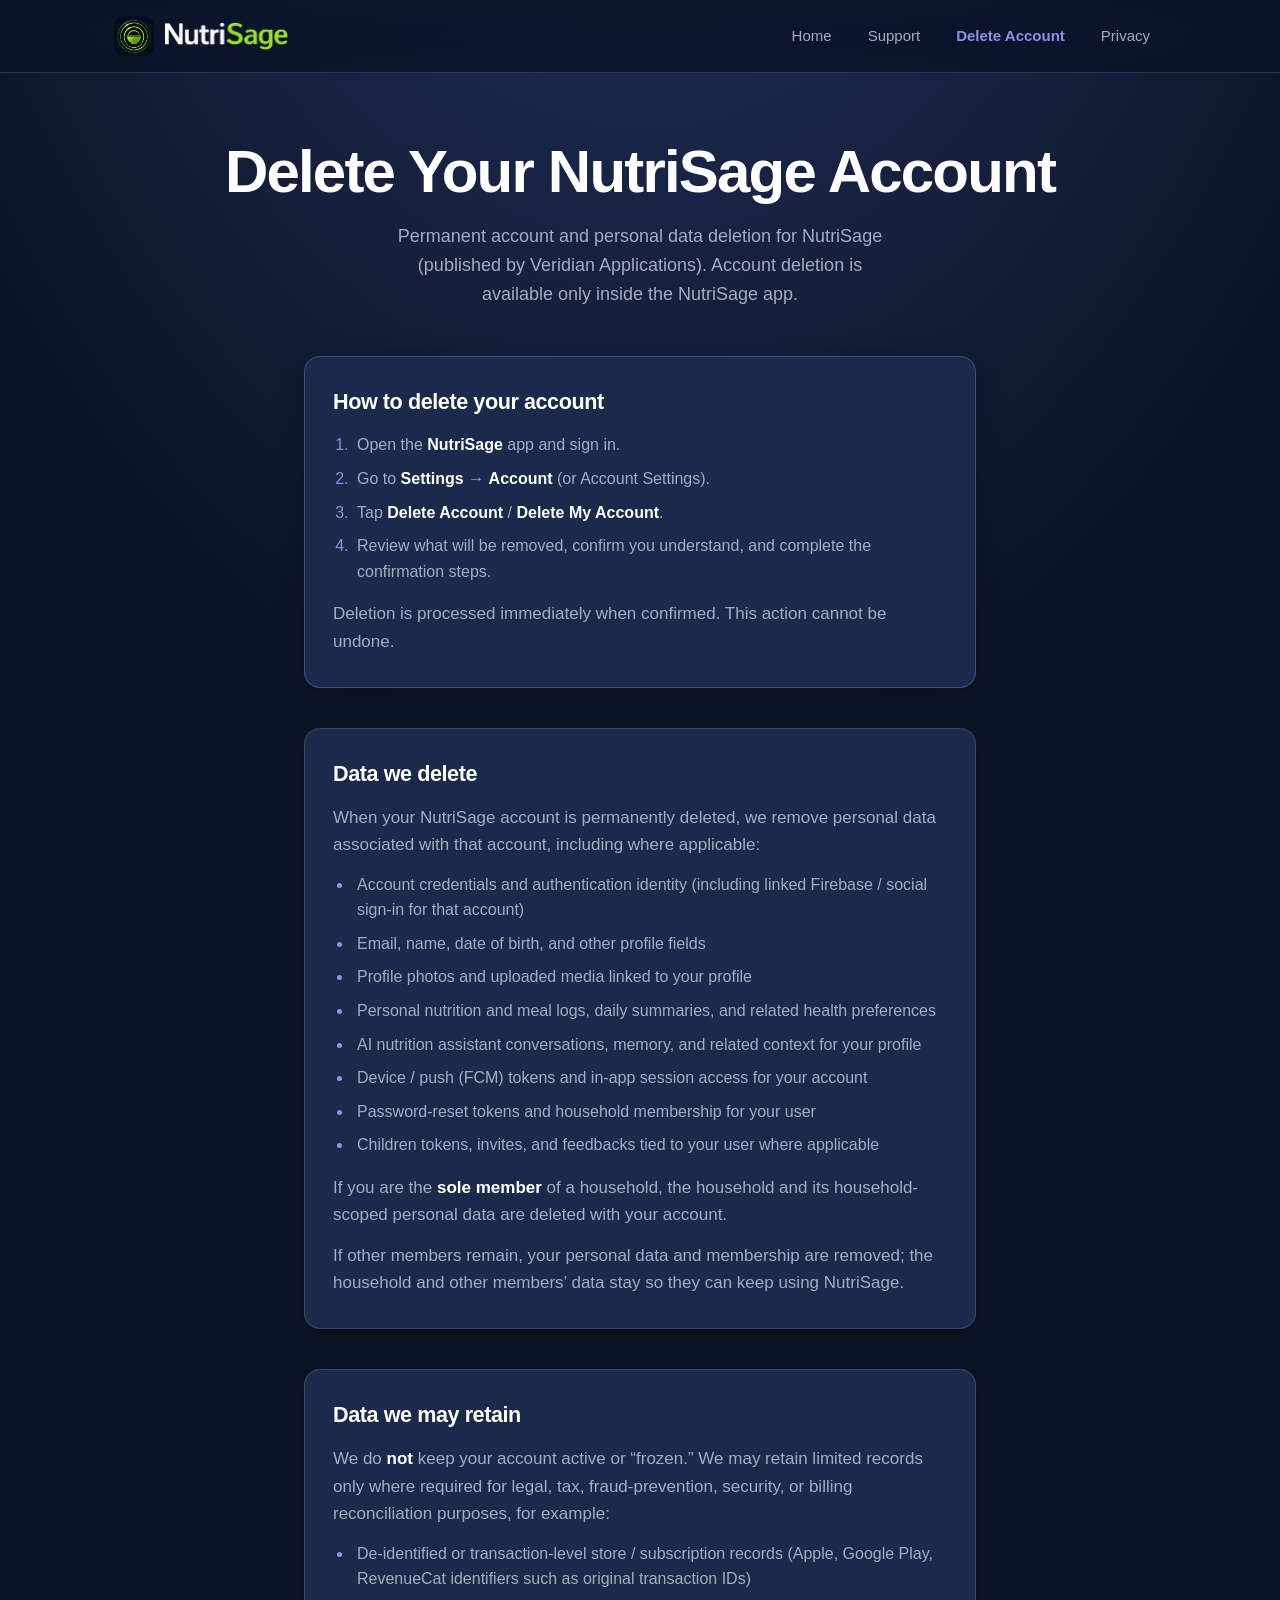
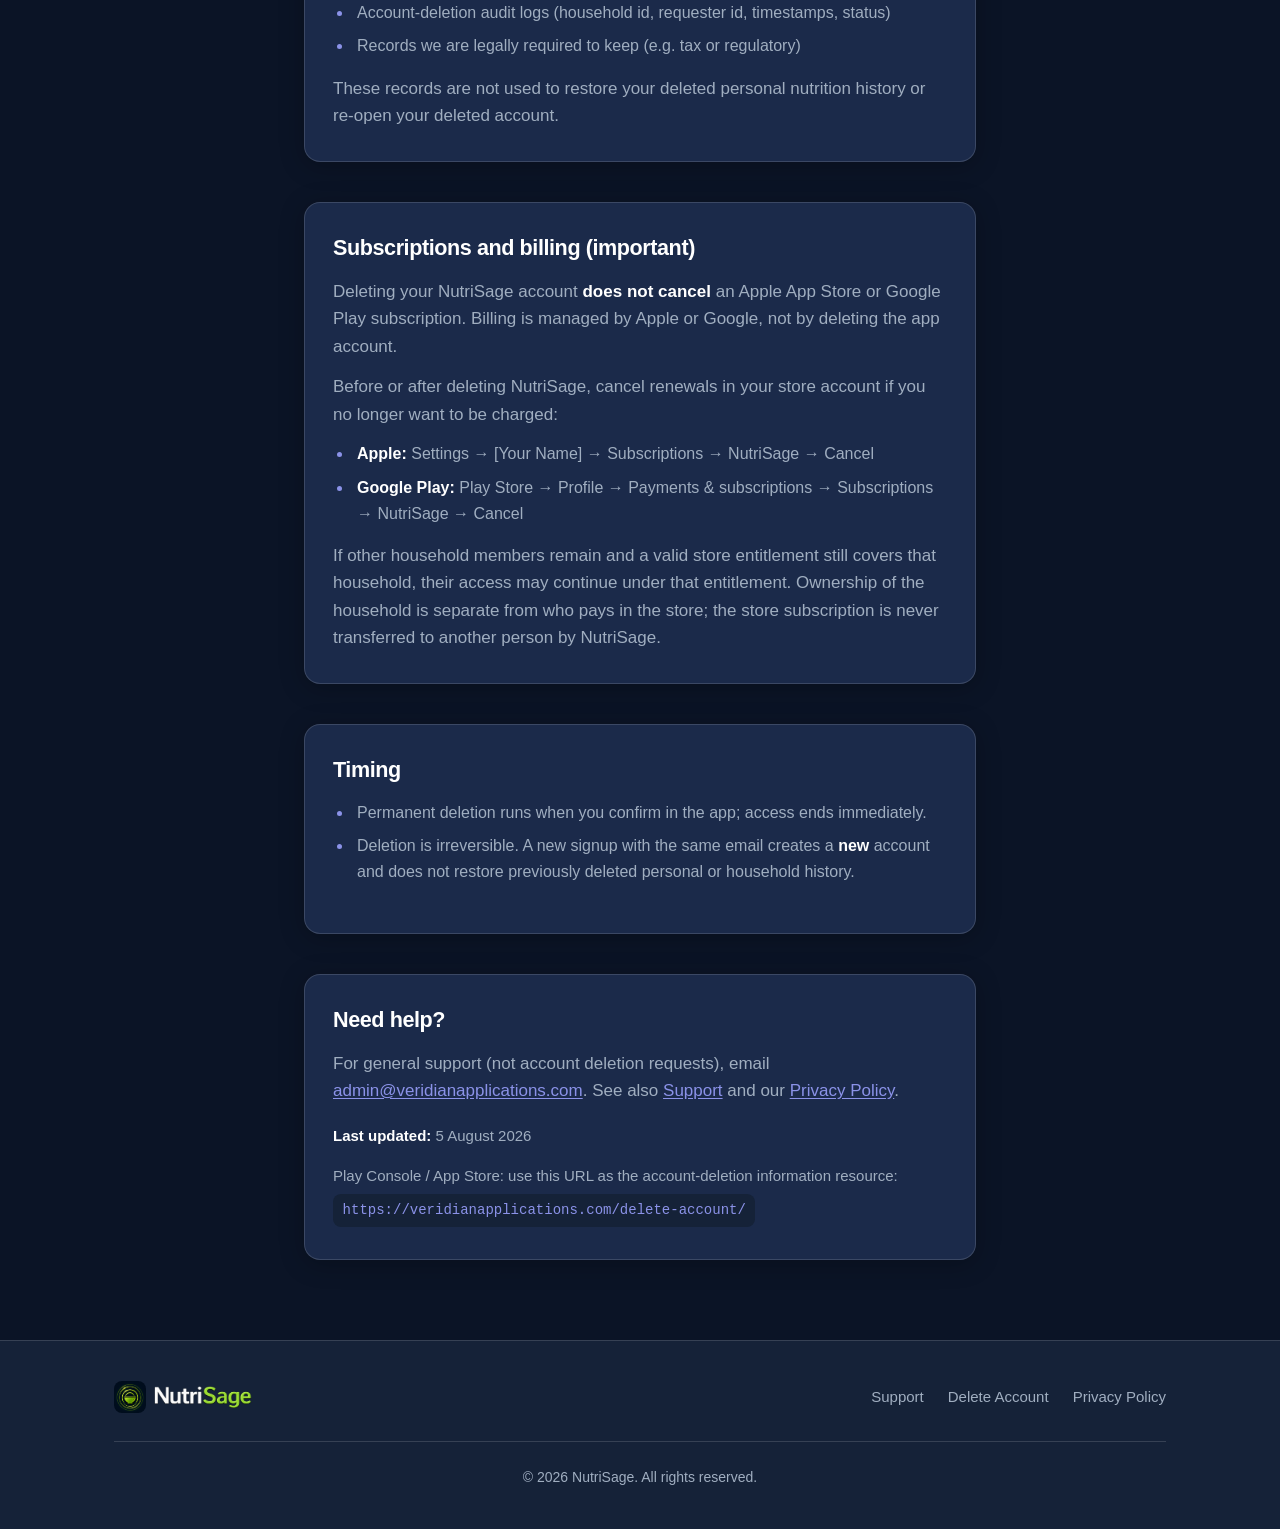
==== delete-account/index.html @ 550b7c4b "feat:delete page" ====
<!DOCTYPE html>
<html lang="en">

<head>
  <meta charset="UTF-8">
  <meta name="viewport" content="width=device-width, initial-scale=1.0">
  <title>Delete Account - NutriSage</title>
  <meta name="description"
    content="How to permanently delete your NutriSage account and associated personal data from inside the app.">
  <meta name="theme-color" content="#0B1426">

  <meta property="og:type" content="website">
  <meta property="og:title" content="Delete Account - NutriSage">
  <meta property="og:description"
    content="Permanently delete your NutriSage account and personal data from inside the app.">
  <meta property="og:site_name" content="NutriSage">
  <meta property="og:url" content="https://veridianapplications.com/delete-account/">

  <meta name="twitter:card" content="summary">
  <meta name="twitter:title" content="Delete Account - NutriSage">
  <meta name="twitter:description"
    content="Permanently delete your NutriSage account and personal data from inside the app.">

  <link rel="icon" href="../assets/Favicon/favicon.ico" type="image/x-icon">
  <link rel="stylesheet" href="../styles.css">
</head>

<body>
  <header class="site-header">
    <nav class="nav container" aria-label="Primary">
      <a class="nav-brand" href="../index.html" aria-label="NutriSage home">
        <img class="nav-brand-icon" src="../assets/Logos/app_icon.png" alt="" width="40" height="40">
        <img class="nav-brand-name" src="../assets/Logos/appname.png" alt="NutriSage" height="28">
      </a>
      <button class="nav-toggle" type="button" aria-label="Open menu" aria-expanded="false" aria-controls="nav-menu">
        <span class="nav-toggle-icon" aria-hidden="true"></span>
      </button>
      <ul class="nav-links" id="nav-menu">
        <li><a href="../index.html">Home</a></li>
        <li><a href="../support/">Support</a></li>
        <li><a href="./" aria-current="page">Delete Account</a></li>
        <li><a href="../privacy/">Privacy</a></li>
      </ul>
    </nav>
  </header>

  <main>
    <section class="hero-page" aria-labelledby="delete-title">
      <div class="container">
        <h1 id="delete-title">Delete Your NutriSage Account</h1>
        <p>Permanent account and personal data deletion for NutriSage (published by Veridian Applications). Account
          deletion is available only inside the NutriSage app.</p>
      </div>
    </section>

    <section class="content-section" id="request-deletion" aria-labelledby="inapp-heading">
      <div class="container content-narrow">
        <div class="card content-card content-card-emphasis">
          <h2 id="inapp-heading">How to delete your account</h2>
          <ol class="content-steps">
            <li>Open the <strong>NutriSage</strong> app and sign in.</li>
            <li>Go to <strong>Settings</strong> → <strong>Account</strong> (or Account Settings).</li>
            <li>Tap <strong>Delete Account</strong> / <strong>Delete My Account</strong>.</li>
            <li>Review what will be removed, confirm you understand, and complete the confirmation steps.</li>
          </ol>
          <p>Deletion is processed immediately when confirmed. This action cannot be undone.</p>
        </div>
      </div>
    </section>

    <section class="content-section" aria-labelledby="deleted-heading">
      <div class="container content-narrow">
        <div class="card content-card">
          <h2 id="deleted-heading">Data we delete</h2>
          <p>When your NutriSage account is permanently deleted, we remove personal data associated with that account,
            including where applicable:</p>
          <ul class="content-list">
            <li>Account credentials and authentication identity (including linked Firebase / social sign-in for that
              account)</li>
            <li>Email, name, date of birth, and other profile fields</li>
            <li>Profile photos and uploaded media linked to your profile</li>
            <li>Personal nutrition and meal logs, daily summaries, and related health preferences</li>
            <li>AI nutrition assistant conversations, memory, and related context for your profile</li>
            <li>Device / push (FCM) tokens and in-app session access for your account</li>
            <li>Password-reset tokens and household membership for your user</li>
            <li>Children tokens, invites, and feedbacks tied to your user where applicable</li>
          </ul>
          <p>If you are the <strong>sole member</strong> of a household, the household and its household-scoped personal
            data are deleted with your account.</p>
          <p>If other members remain, your personal data and membership are removed; the household and other members’
            data stay so they can keep using NutriSage.</p>
        </div>
      </div>
    </section>

    <section class="content-section" aria-labelledby="retained-heading">
      <div class="container content-narrow">
        <div class="card content-card">
          <h2 id="retained-heading">Data we may retain</h2>
          <p>We do <strong>not</strong> keep your account active or “frozen.” We may retain limited records only where
            required for legal, tax, fraud-prevention, security, or billing reconciliation purposes, for example:</p>
          <ul class="content-list">
            <li>De-identified or transaction-level store / subscription records (Apple, Google Play, RevenueCat
              identifiers such as original transaction IDs)</li>
            <li>Account-deletion audit logs (household id, requester id, timestamps, status)</li>
            <li>Records we are legally required to keep (e.g. tax or regulatory)</li>
          </ul>
          <p>These records are not used to restore your deleted personal nutrition history or re-open your deleted
            account.</p>
        </div>
      </div>
    </section>

    <section class="content-section" aria-labelledby="billing-heading">
      <div class="container content-narrow">
        <div class="card content-card">
          <h2 id="billing-heading">Subscriptions and billing (important)</h2>
          <p>Deleting your NutriSage account <strong>does not cancel</strong> an Apple App Store or Google Play
            subscription. Billing is managed by Apple or Google, not by deleting the app account.</p>
          <p>Before or after deleting NutriSage, cancel renewals in your store account if you no longer want to be
            charged:</p>
          <ul class="content-list">
            <li><strong>Apple:</strong> Settings → [Your Name] → Subscriptions → NutriSage → Cancel</li>
            <li><strong>Google Play:</strong> Play Store → Profile → Payments &amp; subscriptions → Subscriptions →
              NutriSage → Cancel</li>
          </ul>
          <p>If other household members remain and a valid store entitlement still covers that household, their access
            may continue under that entitlement. Ownership of the household is separate from who pays in the store; the
            store subscription is never transferred to another person by NutriSage.</p>
        </div>
      </div>
    </section>

    <section class="content-section" aria-labelledby="timeline-heading">
      <div class="container content-narrow">
        <div class="card content-card">
          <h2 id="timeline-heading">Timing</h2>
          <ul class="content-list">
            <li>Permanent deletion runs when you confirm in the app; access ends immediately.</li>
            <li>Deletion is irreversible. A new signup with the same email creates a <strong>new</strong> account and
              does not restore previously deleted personal or household history.</li>
          </ul>
        </div>
      </div>
    </section>

    <section class="content-section" aria-labelledby="help-heading">
      <div class="container content-narrow">
        <div class="card content-card">
          <h2 id="help-heading">Need help?</h2>
          <p>For general support (not account deletion requests), email
            <a href="mailto:admin@veridianapplications.com">admin@veridianapplications.com</a>. See also
            <a href="../support/">Support</a> and our <a href="../privacy/">Privacy Policy</a>.</p>
          <p class="privacy-meta" style="text-align:left;margin-top:1.25rem;"><strong>Last updated:</strong> 5 August
            2026</p>
          <p class="content-note">Play Console / App Store: use this URL as the account-deletion information resource:<br>
            <code class="content-url">https://veridianapplications.com/delete-account/</code>
          </p>
        </div>
      </div>
    </section>
  </main>

  <footer class="site-footer">
    <div class="container footer-inner">
      <a class="footer-brand" href="../index.html" aria-label="NutriSage home">
        <img class="footer-brand-icon" src="../assets/Logos/app_icon.png" alt="" width="32" height="32">
        <img class="footer-brand-name" src="../assets/Logos/appname.png" alt="NutriSage" height="22">
      </a>
      <ul class="footer-links">
        <li><a href="../support/">Support</a></li>
        <li><a href="./">Delete Account</a></li>
        <li><a href="../privacy/">Privacy Policy</a></li>
      </ul>
      <p class="footer-copy">&copy; 2026 NutriSage. All rights reserved.</p>
    </div>
  </footer>

  <script>
    (function () {
      var toggle = document.querySelector(".nav-toggle");
      var menu = document.getElementById("nav-menu");
      if (!toggle || !menu) return;
      toggle.addEventListener("click", function () {
        var open = menu.classList.toggle("is-open");
        toggle.setAttribute("aria-expanded", open ? "true" : "false");
        toggle.setAttribute("aria-label", open ? "Close menu" : "Open menu");
      });
    })();
  </script>
</body>

</html>
---- styles.css ----
/* ========================================
   NutriSage - Shared Stylesheet
   ======================================== */

/* --- CSS Variables (aligned with app AppColors) --- */
:root {
  --card-background: #1B2A4A;
  --container-background: #152238;
  --screen-highlight: #2A3A6E;
  --screen-background-main: #0B1426;

  --primary: #4E56C1;
  --primary-hover: #3F47B0;
  --secondary: #8B92E8;
  --bg: var(--screen-background-main);
  --card: var(--card-background);
  --surface: var(--container-background);
  --text: #FFFFFF;
  --muted: #A0AEC0;
  --border: rgba(255, 255, 255, 0.14);
  --shadow: 0 4px 24px rgba(0, 0, 0, 0.25);
  --shadow-hover: 0 8px 32px rgba(0, 0, 0, 0.35);
  --radius: 16px;
  --radius-btn: 12px;
  --nav-height: 72px;
  --container: 1100px;
  --font: -apple-system, BlinkMacSystemFont, "Segoe UI", Roboto, Helvetica, Arial, sans-serif;
  --transition: 0.25s ease;
}

/* --- Reset --- */
*,
*::before,
*::after {
  box-sizing: border-box;
  margin: 0;
  padding: 0;
}

html {
  scroll-behavior: smooth;
  -webkit-text-size-adjust: 100%;
}

body {
  font-family: var(--font);
  background:
    radial-gradient(ellipse 120% 80% at 50% -20%, var(--screen-highlight) 0%, transparent 55%),
    var(--screen-background-main);
  background-color: var(--screen-background-main);
  color: var(--text);
  line-height: 1.6;
  min-height: 100vh;
  display: flex;
  flex-direction: column;
  font-size: 1rem;
}

img {
  max-width: 100%;
  display: block;
}

a {
  color: inherit;
  text-decoration: none;
}

ul {
  list-style: none;
}

button {
  font-family: inherit;
  cursor: pointer;
  border: none;
  background: none;
}

/* --- Typography --- */
h1 {
  font-size: clamp(2.5rem, 5vw, 3.75rem);
  font-weight: 700;
  letter-spacing: -0.03em;
  line-height: 1.15;
  color: var(--text);
}

h2 {
  font-size: clamp(1.75rem, 3vw, 2.25rem);
  font-weight: 700;
  letter-spacing: -0.02em;
  line-height: 1.25;
}

h3 {
  font-size: 1.25rem;
  font-weight: 600;
  letter-spacing: -0.01em;
}

p {
  color: var(--muted);
  font-size: 1.0625rem;
}

/* --- Layout --- */
.container {
  width: 100%;
  max-width: var(--container);
  margin: 0 auto;
  padding: 0 1.5rem;
}

main {
  flex: 1;
}

/* --- Navigation --- */
.site-header {
  position: sticky;
  top: 0;
  z-index: 100;
  background: rgba(11, 20, 38, 0.88);
  backdrop-filter: saturate(180%) blur(16px);
  -webkit-backdrop-filter: saturate(180%) blur(16px);
  border-bottom: 1px solid var(--border);
}

.nav {
  display: flex;
  align-items: center;
  justify-content: space-between;
  height: var(--nav-height);
}

.nav-brand {
  display: inline-flex;
  align-items: center;
  gap: 0.625rem;
  transition: opacity var(--transition);
}

.nav-brand:hover,
.nav-brand:focus-visible {
  opacity: 0.85;
}

.nav-brand-icon {
  width: 40px;
  height: 40px;
  border-radius: 10px;
  object-fit: cover;
}

.nav-brand-name {
  height: 28px;
  width: auto;
}

.nav-links {
  display: flex;
  align-items: center;
  gap: 0.25rem;
}

.nav-links a {
  padding: 0.5rem 1rem;
  font-size: 0.9375rem;
  font-weight: 500;
  color: var(--muted);
  border-radius: 8px;
  transition: color var(--transition), background var(--transition);
}

.nav-links a:hover,
.nav-links a:focus-visible {
  color: var(--text);
  background: rgba(78, 86, 193, 0.15);
}

.nav-links a[aria-current="page"] {
  color: var(--secondary);
  font-weight: 600;
}

/* Mobile nav toggle */
.nav-toggle {
  display: none;
  width: 44px;
  height: 44px;
  align-items: center;
  justify-content: center;
  border-radius: 8px;
  color: var(--text);
  transition: background var(--transition);
}

.nav-toggle:hover,
.nav-toggle:focus-visible {
  background: rgba(78, 86, 193, 0.15);
}

.nav-toggle-icon {
  display: block;
  width: 20px;
  height: 2px;
  background: currentColor;
  position: relative;
  border-radius: 2px;
}

.nav-toggle-icon::before,
.nav-toggle-icon::after {
  content: "";
  position: absolute;
  left: 0;
  width: 20px;
  height: 2px;
  background: currentColor;
  border-radius: 2px;
}

.nav-toggle-icon::before {
  top: -6px;
}

.nav-toggle-icon::after {
  top: 6px;
}

/* --- Buttons --- */
.btn {
  display: inline-flex;
  align-items: center;
  justify-content: center;
  gap: 0.5rem;
  padding: 0.875rem 1.75rem;
  font-size: 1rem;
  font-weight: 600;
  border-radius: var(--radius-btn);
  transition: background var(--transition), transform var(--transition), box-shadow var(--transition), color var(--transition);
  text-align: center;
}

.btn:focus-visible {
  outline: 2px solid var(--primary);
  outline-offset: 3px;
}

.btn-primary {
  background: var(--primary);
  color: #fff;
  box-shadow: 0 2px 8px rgba(78, 86, 193, 0.4);
}

.btn-primary:hover {
  background: var(--primary-hover);
  transform: translateY(-1px);
  box-shadow: 0 4px 16px rgba(78, 86, 193, 0.45);
}

.btn-secondary {
  background: var(--surface);
  color: var(--secondary);
  border: 1.5px solid var(--border);
}

.btn-secondary:hover {
  border-color: var(--primary);
  color: var(--primary);
  transform: translateY(-1px);
  box-shadow: var(--shadow);
}

.btn-group {
  display: flex;
  flex-wrap: wrap;
  gap: 0.875rem;
}

/* --- Cards --- */
.card {
  background: var(--card);
  border: 1px solid var(--border);
  border-radius: var(--radius);
  box-shadow: var(--shadow);
  padding: 2rem;
  transition: transform var(--transition), box-shadow var(--transition);
}

.card:hover {
  transform: translateY(-4px);
  box-shadow: var(--shadow-hover);
}

/* --- Hero --- */
.hero {
  padding: 5rem 0 4rem;
  text-align: center;
}

.hero-badge {
  display: inline-block;
  padding: 0.375rem 0.875rem;
  font-size: 0.8125rem;
  font-weight: 600;
  color: var(--secondary);
  background: rgba(78, 86, 193, 0.2);
  border-radius: 999px;
  margin-bottom: 1.5rem;
  letter-spacing: 0.02em;
}

.hero h1 {
  margin-bottom: 0.75rem;
}

.hero-logo {
  display: flex;
  flex-direction: column;
  align-items: center;
  gap: 1.25rem;
  margin-bottom: 0.75rem;
}

.hero-logo-icon {
  width: 112px;
  height: 112px;
  border-radius: 28px;
  object-fit: cover;
}

.hero-logo-name {
  height: clamp(40px, 8vw, 64px);
  width: auto;
}

.hero-title-accent {
  color: var(--primary);
}

.hero-tagline {
  font-size: clamp(1.125rem, 2.5vw, 1.375rem);
  font-weight: 500;
  color: var(--secondary);
  margin-bottom: 1.25rem;
}

.hero-desc {
  max-width: 560px;
  margin: 0 auto 2.25rem;
  font-size: 1.125rem;
  line-height: 1.7;
}

.hero-page {
  padding: 4rem 0 3rem;
  text-align: center;
}

.hero-page h1 {
  margin-bottom: 1rem;
}

.hero-page p {
  max-width: 520px;
  margin: 0 auto;
  font-size: 1.125rem;
}

/* --- Features --- */
.features {
  padding: 2rem 0 5rem;
}

.features-grid {
  display: grid;
  grid-template-columns: repeat(3, 1fr);
  gap: 1.5rem;
}

.feature-card {
  text-align: left;
}

.feature-icon {
  width: 48px;
  height: 48px;
  display: flex;
  align-items: center;
  justify-content: center;
  background: var(--surface);
  border-radius: 12px;
  margin-bottom: 1.25rem;
  color: var(--secondary);
}

.feature-icon svg {
  width: 24px;
  height: 24px;
  fill: none;
  stroke: currentColor;
  stroke-width: 2;
  stroke-linecap: round;
  stroke-linejoin: round;
}

.feature-card h3 {
  margin-bottom: 0.5rem;
  color: var(--text);
}

.feature-card p {
  font-size: 0.975rem;
  line-height: 1.65;
}

/* --- CTA --- */
.cta {
  padding: 0 0 5rem;
}

.cta-card {
  text-align: center;
  padding: 3rem 2rem;
  background: linear-gradient(135deg, var(--card-background) 0%, var(--container-background) 100%);
  border: 1px solid rgba(78, 86, 193, 0.25);
}

.cta-card:hover {
  transform: none;
  box-shadow: var(--shadow);
}

.cta-card h2 {
  margin-bottom: 0.75rem;
}

.cta-card p {
  margin-bottom: 1.75rem;
  max-width: 420px;
  margin-left: auto;
  margin-right: auto;
}

/* --- Support Page --- */
.support-section {
  padding: 0 0 3rem;
}

.support-card {
  max-width: 520px;
  margin: 0 auto;
  text-align: center;
}

.support-card h2 {
  margin-bottom: 0.75rem;
  font-size: 1.5rem;
}

.support-card p {
  margin-bottom: 1.75rem;
}

.support-card .support-fallback {
  margin: 1rem 0 0;
  font-size: 0.875rem;
}

.support-card .support-fallback a {
  color: var(--muted);
  text-decoration: underline;
  text-underline-offset: 2px;
}

.support-card .support-fallback a:hover {
  color: var(--secondary);
}

/* --- FAQ --- */
.faq {
  padding: 1rem 0 5rem;
}

.faq-header {
  text-align: center;
  margin-bottom: 2rem;
}

.faq-header h2 {
  margin-bottom: 0.5rem;
}

.faq-list {
  max-width: 720px;
  margin: 0 auto;
  display: flex;
  flex-direction: column;
  gap: 0.75rem;
}

.faq-item {
  background: var(--card);
  border: 1px solid var(--border);
  border-radius: var(--radius);
  box-shadow: var(--shadow);
  overflow: hidden;
  transition: box-shadow var(--transition);
}

.faq-item:hover {
  box-shadow: var(--shadow-hover);
}

.faq-item[open] {
  border-color: rgba(78, 86, 193, 0.45);
}

.faq-item summary {
  display: flex;
  align-items: center;
  justify-content: space-between;
  gap: 1rem;
  padding: 1.25rem 1.5rem;
  font-weight: 600;
  font-size: 1rem;
  color: var(--text);
  cursor: pointer;
  list-style: none;
  user-select: none;
}

.faq-item summary::-webkit-details-marker {
  display: none;
}

.faq-item summary::after {
  content: "";
  flex-shrink: 0;
  width: 20px;
  height: 20px;
  background-image: url("data:image/svg+xml,%3Csvg xmlns='http://www.w3.org/2000/svg' width='20' height='20' viewBox='0 0 24 24' fill='none' stroke='%23A0AEC0' stroke-width='2' stroke-linecap='round' stroke-linejoin='round'%3E%3Cpolyline points='6 9 12 15 18 9'%3E%3C/polyline%3E%3C/svg%3E");
  background-size: contain;
  transition: transform var(--transition);
}

.faq-item[open] summary::after {
  transform: rotate(180deg);
}

.faq-item summary:focus-visible {
  outline: 2px solid var(--primary);
  outline-offset: -2px;
  border-radius: var(--radius);
}

.faq-answer {
  padding: 0 1.5rem 1.25rem;
  color: var(--muted);
  font-size: 0.975rem;
  line-height: 1.7;
  border-top: 1px solid transparent;
}

.faq-item[open] .faq-answer {
  border-top-color: var(--border);
  padding-top: 1rem;
  margin-top: 0;
}

/* --- Privacy Page --- */
.privacy-section {
  padding: 0 0 5rem;
}

.notice-card {
  max-width: 560px;
  margin: 0 auto 2rem;
  text-align: center;
  padding: 3rem 2rem;
}

.notice-icon {
  width: 56px;
  height: 56px;
  margin: 0 auto 1.5rem;
  display: flex;
  align-items: center;
  justify-content: center;
  background: var(--surface);
  border-radius: 14px;
  color: var(--secondary);
}

.notice-icon svg {
  width: 28px;
  height: 28px;
  fill: none;
  stroke: currentColor;
  stroke-width: 2;
  stroke-linecap: round;
  stroke-linejoin: round;
}

.notice-card h2 {
  margin-bottom: 1rem;
  font-size: 1.5rem;
}

.notice-card p {
  margin-bottom: 0.75rem;
}

.notice-card p:last-of-type {
  margin-bottom: 0;
}

.privacy-meta {
  text-align: center;
  font-size: 0.9375rem;
  color: var(--muted);
}

.privacy-meta strong {
  color: var(--text);
  font-weight: 600;
}

/* --- Content pages (delete account, etc.) --- */
.content-section {
  padding: 0 0 2.5rem;
}

.content-section:last-of-type {
  padding-bottom: 5rem;
}

.content-narrow {
  max-width: 720px;
}

.content-card {
  padding: 2rem 1.75rem;
}

.content-card h2 {
  font-size: 1.35rem;
  margin-bottom: 1rem;
}

.content-card p {
  color: var(--muted);
  margin-bottom: 0.85rem;
}

.content-card p:last-child {
  margin-bottom: 0;
}

.content-card strong {
  color: var(--text);
  font-weight: 600;
}

.content-card a {
  color: var(--secondary);
  text-decoration: underline;
  text-underline-offset: 2px;
}

.content-card a:hover {
  color: var(--text);
}

.content-card-emphasis {
  border: 1px solid rgba(139, 146, 232, 0.35);
}

.content-card .btn {
  margin: 1rem 0 0.5rem;
  text-decoration: none;
}

.content-note {
  margin-top: 1rem;
  font-size: 0.9375rem;
}

.content-steps,
.content-list {
  margin: 0.75rem 0 1rem 1.25rem;
  color: var(--muted);
}

.content-steps {
  list-style: decimal;
}

.content-list {
  list-style: disc;
}

.content-steps li,
.content-list li {
  margin-bottom: 0.5rem;
  padding-left: 0.25rem;
}

.content-steps li::marker,
.content-list li::marker {
  color: var(--secondary);
}

.content-url {
  display: inline-block;
  margin-top: 0.35rem;
  padding: 0.35rem 0.6rem;
  background: var(--surface);
  border-radius: 8px;
  font-size: 0.875rem;
  color: var(--secondary);
  word-break: break-all;
}

/* --- Footer --- */
.site-footer {
  background: var(--container-background);
  border-top: 1px solid var(--border);
  padding: 2.5rem 0;
  margin-top: auto;
}

.footer-inner {
  display: flex;
  flex-wrap: wrap;
  align-items: center;
  justify-content: space-between;
  gap: 1.25rem;
}

.footer-brand {
  display: inline-flex;
  align-items: center;
  gap: 0.5rem;
  transition: opacity var(--transition);
}

.footer-brand:hover,
.footer-brand:focus-visible {
  opacity: 0.85;
}

.footer-brand-icon {
  width: 32px;
  height: 32px;
  border-radius: 8px;
  object-fit: cover;
}

.footer-brand-name {
  height: 22px;
  width: auto;
}

.footer-links {
  display: flex;
  gap: 1.5rem;
}

.footer-links a {
  font-size: 0.9375rem;
  font-weight: 500;
  color: var(--muted);
  transition: color var(--transition);
}

.footer-links a:hover,
.footer-links a:focus-visible {
  color: var(--primary);
}

.footer-copy {
  width: 100%;
  margin-top: 0.5rem;
  padding-top: 1.5rem;
  border-top: 1px solid var(--border);
  font-size: 0.875rem;
  color: var(--muted);
  text-align: center;
}

/* --- Utilities --- */
.sr-only {
  position: absolute;
  width: 1px;
  height: 1px;
  padding: 0;
  margin: -1px;
  overflow: hidden;
  clip: rect(0, 0, 0, 0);
  white-space: nowrap;
  border: 0;
}

/* --- Responsive --- */
@media (max-width: 900px) {
  .features-grid {
    grid-template-columns: 1fr;
    max-width: 420px;
    margin: 0 auto;
  }
}

@media (max-width: 700px) {
  .nav-toggle {
    display: flex;
  }

  .nav-links {
    display: none;
    position: absolute;
    top: var(--nav-height);
    left: 0;
    right: 0;
    flex-direction: column;
    align-items: stretch;
    gap: 0;
    background: var(--container-background);
    border-bottom: 1px solid var(--border);
    padding: 0.75rem 1.5rem 1rem;
    box-shadow: var(--shadow);
  }

  .nav-links.is-open {
    display: flex;
  }

  .nav-links a {
    padding: 0.875rem 1rem;
  }

  .hero {
    padding: 3.5rem 0 3rem;
  }

  .hero-page {
    padding: 3rem 0 2.5rem;
  }

  .btn-group {
    flex-direction: column;
    align-items: stretch;
  }

  .btn {
    width: 100%;
  }

  .footer-inner {
    flex-direction: column;
    text-align: center;
  }

  .footer-links {
    justify-content: center;
  }
}

@media (prefers-reduced-motion: reduce) {
  *,
  *::before,
  *::after {
    animation-duration: 0.01ms !important;
    animation-iteration-count: 1 !important;
    transition-duration: 0.01ms !important;
    scroll-behavior: auto !important;
  }
}
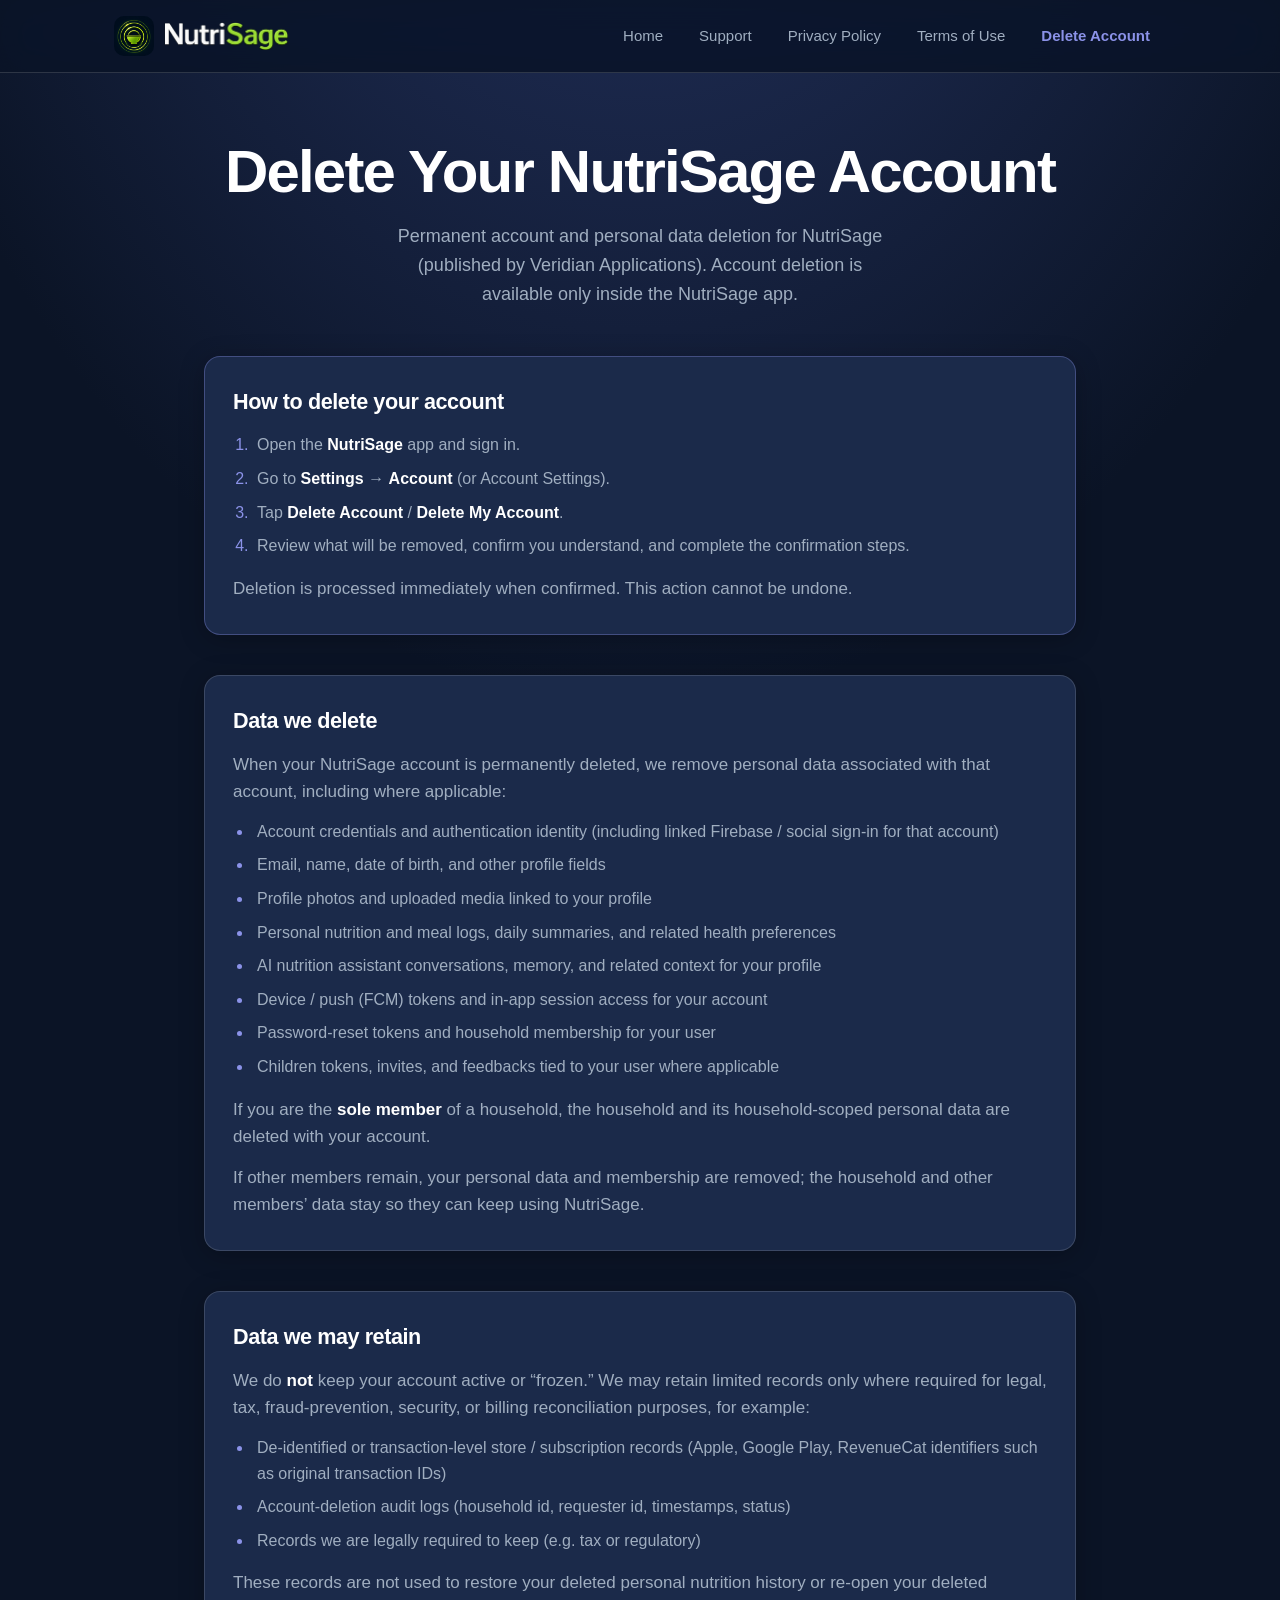
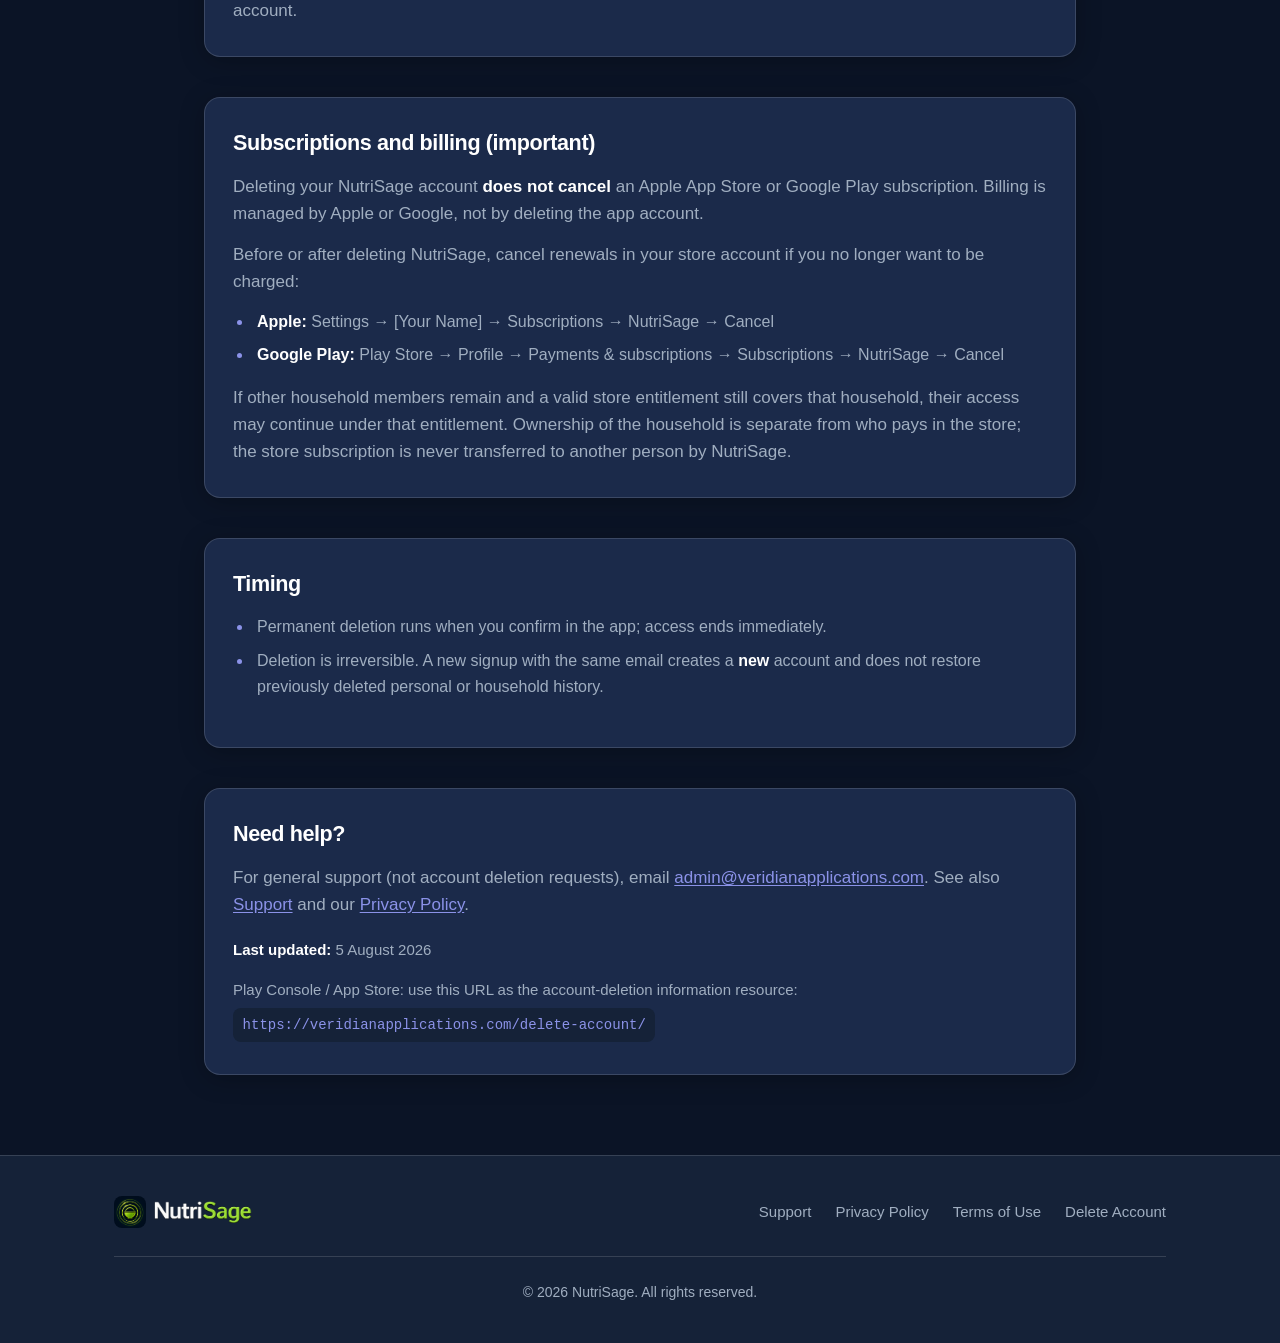
==== commit c53e4f69: "feat:terms and use and privacy police page" ====
--- a/delete-account/index.html
+++ b/delete-account/index.html
@@ -38,8 +38,9 @@
       <ul class="nav-links" id="nav-menu">
         <li><a href="../index.html">Home</a></li>
         <li><a href="../support/">Support</a></li>
+        <li><a href="../privacy/">Privacy Policy</a></li>
+        <li><a href="../terms/">Terms of Use</a></li>
         <li><a href="./" aria-current="page">Delete Account</a></li>
-        <li><a href="../privacy/">Privacy</a></li>
       </ul>
     </nav>
   </header>
@@ -150,10 +151,12 @@
           <h2 id="help-heading">Need help?</h2>
           <p>For general support (not account deletion requests), email
             <a href="mailto:admin@veridianapplications.com">admin@veridianapplications.com</a>. See also
-            <a href="../support/">Support</a> and our <a href="../privacy/">Privacy Policy</a>.</p>
+            <a href="../support/">Support</a> and our <a href="../privacy/">Privacy Policy</a>.
+          </p>
           <p class="privacy-meta" style="text-align:left;margin-top:1.25rem;"><strong>Last updated:</strong> 5 August
             2026</p>
-          <p class="content-note">Play Console / App Store: use this URL as the account-deletion information resource:<br>
+          <p class="content-note">Play Console / App Store: use this URL as the account-deletion information
+            resource:<br>
             <code class="content-url">https://veridianapplications.com/delete-account/</code>
           </p>
         </div>
@@ -169,8 +172,9 @@
       </a>
       <ul class="footer-links">
         <li><a href="../support/">Support</a></li>
+        <li><a href="../privacy/">Privacy Policy</a></li>
+        <li><a href="../terms/">Terms of Use</a></li>
         <li><a href="./">Delete Account</a></li>
-        <li><a href="../privacy/">Privacy Policy</a></li>
       </ul>
       <p class="footer-copy">&copy; 2026 NutriSage. All rights reserved.</p>
     </div>
@@ -190,4 +194,4 @@
   </script>
 </body>
 
-</html>
+</html>
--- a/styles.css
+++ b/styles.css
@@ -638,7 +638,9 @@
 }
 
 .content-narrow {
-  max-width: 720px;
+  max-width: 920px;
+  margin: 0 auto;
+  width: 100%;  
 }
 
 .content-card {
